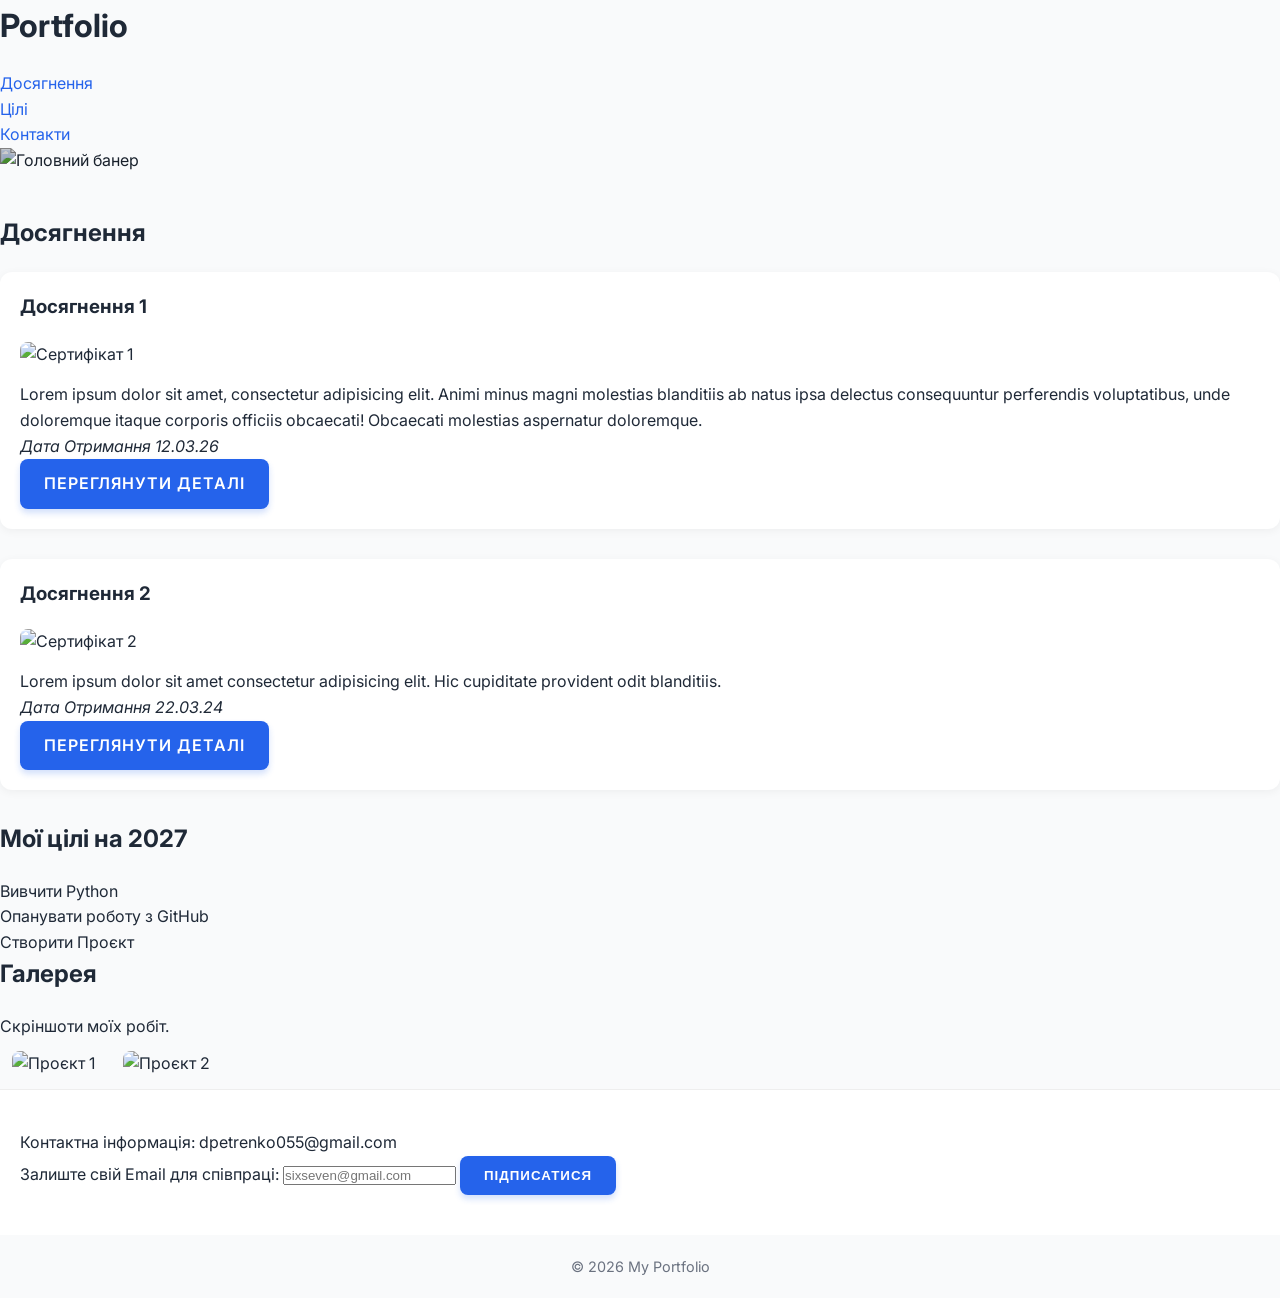
==== index.html @ 8b800df9 "Add typography and basic colors using CSS variables" ====
<!DOCTYPE html>
<html lang="uk">
<head>
    <meta charset="UTF-8">
    <meta name="viewport" content="width=device-width, initial-scale=1.0">
    <title>Моє портфоліо</title>
    <link rel="preconnect" href="https://fonts.googleapis.com">
    <link rel="preconnect" href="https://fonts.gstatic.com" crossorigin>
    <link href="https://fonts.googleapis.com/css2?family=Inter:wght@400;600;700&display=swap" rel="stylesheet">
    <link rel="stylesheet" href="style.css">
</head>
<body>

<header>
    <h1> Portfolio </h1>

    <nav>
        <ol>
            <li><a href="#achievements">Досягнення</a></li>
            <li><a href="#goals">Цілі</a></li>
            <li><a href="#contacts">Контакти</a></li>
        </ol>
    </nav>

    <div class="banner">
        <picture>
            <source media="(min-width:1200px)" srcset="https://fastly.picsum.photos/id/392/1920/400.jpg?hmac=a6wdQo_9IpnjYk7nv0iliK9wX3xcsACBFjImA7hEamk    ">
            <source media="(min-width:100px)" srcset="https://fastly.picsum.photos/id/269/100/50.jpg?hmac=lDehoLvzdilrqpPRYbvamEty6DDiteW88sS8A3kO3OI">
            <img src="https://fastly.picsum.photos/id/392/1920/400.jpg?hmac=a6wdQo_9IpnjYk7nv0iliK9wX3xcsACBFjImA7hEamk" alt="Головний банер">
        </picture>
    </div>
</header>

<main>
    <section id="achievements">
        <h2>Досягнення</h2>
        
        <article class="achievement-card">
            <h3>Досягнення 1</h3> 
            <img src="https://fastly.picsum.photos/id/674/300/200.jpg?hmac=yH5rkbzvgHDnf-1vkfPNZkummbCL2ClEPJq1bw5uCYo" alt="Сертифікат 1" class="cert-img">
            <p>
                Lorem ipsum dolor sit amet, consectetur adipisicing elit. Animi minus magni molestias blanditiis ab natus ipsa delectus consequuntur perferendis voluptatibus, unde doloremque itaque corporis officiis obcaecati! Obcaecati molestias aspernatur doloremque.
                <br>
                <i>Дата Отримання 12.03.26</i>
            </p>
            <a href="https://fastly.picsum.photos/id/994/300/200.jpg?hmac=ZYGAOYIAkxShnVAQvmuwqlB4VmZxoKUpOJTmao48JB8" class="btn">Переглянути деталі</a>
        </article>

        <article class="achievement-card">
            <h3>Досягнення 2</h3>
            <img src="https://fastly.picsum.photos/id/661/300/200.jpg?hmac=zVBnVXYPtDskXZnJWjGoYK2R3XwvZJ5ez3ObA07jFSU" alt="Сертифікат 2" class="cert-img">
            <p>
                Lorem ipsum dolor sit amet consectetur adipisicing elit. Hic cupiditate provident odit blanditiis.
            </p>
            <p class="date">
                <i>Дата Отримання 22.03.24</i>
            </p>
            <a href="https://fastly.picsum.photos/id/39/500/500.jpg?hmac=Xt6ZHIny_P8-99TbGD6qeZd5SgNz7TL8Slijip9uur0"class="btn">Переглянути деталі</a>
        </article>
    </section>

    <section id="goals">
        <h2>Мої цілі на 2027</h2>
        <ol>
            <li>Вивчити Python</li>
            <li>Опанувати роботу з GitHub</li>
            <li>Створити Проєкт</li>
        </ol>
    </section>

    <section id="gallery">
        <h2>Галерея</h2>
        <p>Скріншоти моїх робіт.</p>
        <div class="gallery-container">
            <img src="https://fastly.picsum.photos/id/722/400/400.jpg?hmac=W0ItKdfRMhPqK7rjfqKbqOQvjNLIn6m4R-jdDnWH8-Y" alt="Проєкт 1">
            <img src="https://fastly.picsum.photos/id/1081/400/400.jpg?hmac=ujQsbrMRBeyhm99w9uh8FOgp9k84jjhLLyqWgRkDOAY" alt="Проєкт 2">
        </div>
    </section>
</main>

<footer id="contacts">
    <p>Контактна інформація: dpetrenko055@gmail.com</p>
    <form>
        <label for="user-email">Залиште свій Email для співпраці:</label>
        <input type="email" id="user-email" placeholder="sixseven@gmail.com" required>
        <button type="submit" class="btn">Підписатися</button>
    </form>
</footer>

<p class="copyright">&copy; 2026 My Portfolio</p>

</body>
</html>
---- style.css ----
* {
    margin: 0;
    padding: 0;
    box-sizing: border-box; /* Розміри включають внутрішні відступи */
}

:root {
    --primary-color: #2563eb;    /* Фірмовий синій */
    --primary-hover: #1d4ed8;    /* Колір при наведенні */
    --accent-color: #f59e0b;     /* Акцентний помаранчевий */
    --text-dark: #1f2937;        /* Основний текст */
    --text-light: #6b7280;       /* Другорядний текст */
    --bg-color: #f9fafb;         /* Фон сторінки */
    --font-main: "Inter", sans-serif; /* Google Fonts */
}

body {
    font-family: var(--font-main);
    background-color: var(--bg-color);
    color: var(--text-dark);
    line-height: 1.6;
    font-size: 16px;
}

h1, h2, h3 {
    font-weight: 700;
    margin-bottom: 20px;
    color: var(--text-dark);
}

a {
    text-decoration: none;
    color: var(--primary-color);
    transition: color 0.3s ease; /* Плавна зміна кольору */
}

a:hover {
    color: var(--primary-hover);
}

.banner {
    width: 100%;
    overflow: hidden;
    margin-bottom: 40px;
}

.banner img {
    width: 100%;
    height: auto;
    display: block;
    filter: brightness(0.8); 
}

.btn {
    display: inline-block;
    padding: 12px 24px;
    background-color: var(--primary-color);
    color: white !important;
    border-radius: 8px;
    font-weight: 600;
    text-transform: uppercase;
    letter-spacing: 1px;
    transition: all 0.3s ease;
    border: none;
    box-shadow: 0 4px 6px rgba(37, 99, 235, 0.2);
    cursor: pointer;
    text-align: center;
}

.achievement-card {
    background: white;
    padding: 20px;
    border-radius: 12px;
    margin-bottom: 30px;
    box-shadow: 0 2px 10px rgba(0,0,0,0.05);
}

.cert-img {
    max-width: 100%;
    height: auto;
    border-radius: 8px;
    margin-bottom: 15px;
}

.gallery-container img {
    border-radius: 10px;
    margin: 10px;
    border: 2px solid transparent;
    transition: border-color 0.3s;
}

.gallery-container img:hover {
    border-color: var(--primary-color);
}

footer {
    padding: 40px 20px;
    background: #fff;
    border-top: 1px solid #eee;
}

.copyright {
    text-align: center;
    padding: 20px;
    color: var(--text-light);
    font-size: 0.9rem;
}
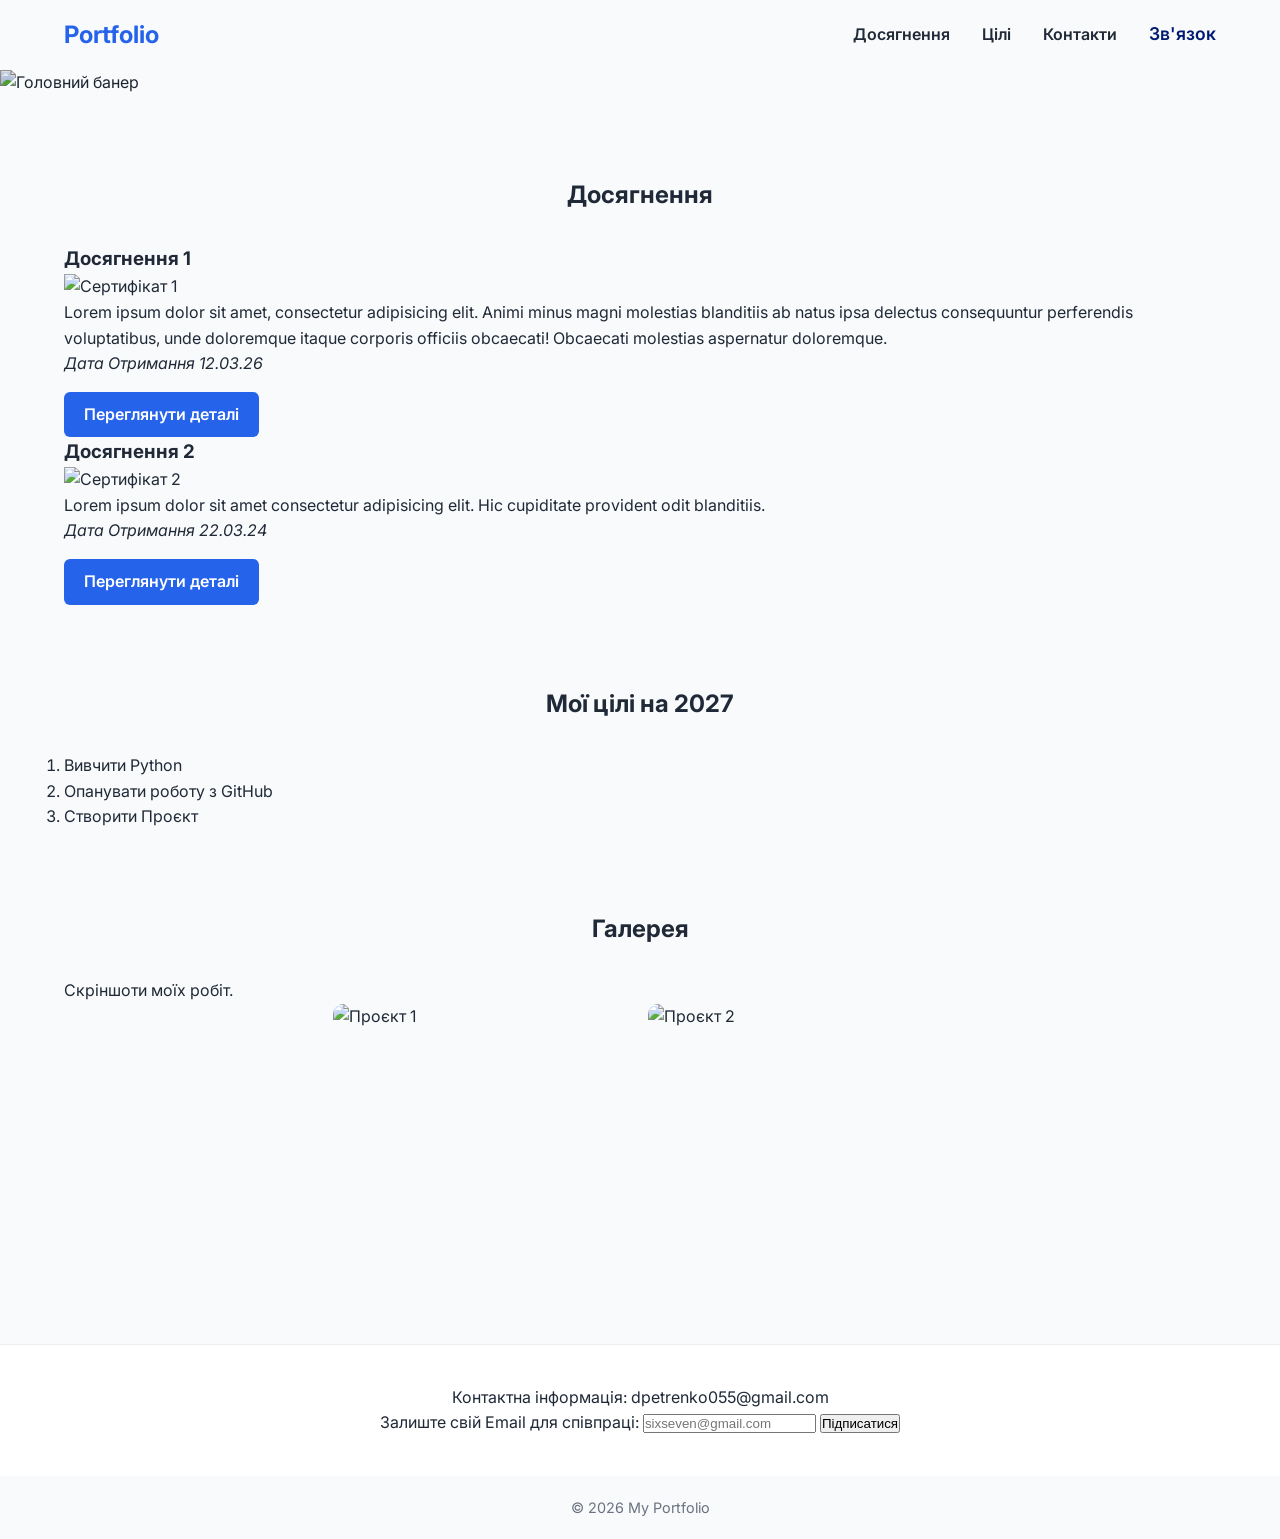
==== commit 6c66d030: "lab4" ====
--- a/index.html
+++ b/index.html
@@ -11,16 +11,21 @@
 </head>
 <body>
 
-<header>
-    <h1> Portfolio </h1>
+<header class="header">
+    <div class="logo">Portfolio</div> <!-- Блок 1: Логотип -->
 
-    <nav>
-        <ol>
+    <nav class="main-nav"> <!-- Блок 2: Навігація -->
+        <ul class="nav-list">
             <li><a href="#achievements">Досягнення</a></li>
             <li><a href="#goals">Цілі</a></li>
             <li><a href="#contacts">Контакти</a></li>
-        </ol>
+        </ul>
     </nav>
+
+    <div class="user-actions"> <!-- Блок 3: Кнопка дії -->
+        <button class="btn btn-cart">Зв'язок</button>
+    </div>
+</header>
 
     <div class="banner">
         <picture>
@@ -29,7 +34,7 @@
             <img src="https://fastly.picsum.photos/id/392/1920/400.jpg?hmac=a6wdQo_9IpnjYk7nv0iliK9wX3xcsACBFjImA7hEamk" alt="Головний банер">
         </picture>
     </div>
-</header>
+
 
 <main>
     <section id="achievements">
--- a/style.css
+++ b/style.css
@@ -1,17 +1,17 @@
 * {
     margin: 0;
     padding: 0;
-    box-sizing: border-box; /* Розміри включають внутрішні відступи */
+    box-sizing: border-box;
 }
 
 :root {
-    --primary-color: #2563eb;    /* Фірмовий синій */
-    --primary-hover: #1d4ed8;    /* Колір при наведенні */
-    --accent-color: #f59e0b;     /* Акцентний помаранчевий */
-    --text-dark: #1f2937;        /* Основний текст */
-    --text-light: #6b7280;       /* Другорядний текст */
-    --bg-color: #f9fafb;         /* Фон сторінки */
-    --font-main: "Inter", sans-serif; /* Google Fonts */
+    --primary-color: #2563eb;
+    --primary-hover: #1d4ed8;
+    --accent-color: #f59e0b;
+    --text-dark: #1f2937;
+    --text-light: #6b7280;
+    --bg-color: #f9fafb;
+    --font-main: "Inter", sans-serif;
 }
 
 body {
@@ -22,20 +22,40 @@
     font-size: 16px;
 }
 
-h1, h2, h3 {
+.header {
+    display: flex;
+    justify-content: space-between;
+    align-items: center;
+    padding: 1rem 5%;
+}
+
+.main-nav {
+    margin-left: auto; 
+    /* Відступ між меню та кнопкою "Зв'язок" */
+    margin-right: 2rem; 
+}
+
+.logo {
+    font-size: 1.5rem;
     font-weight: 700;
-    margin-bottom: 20px;
+    color: var(--primary-color);
+}
+
+.nav-list {
+    display: flex;
+    gap: 2rem;
+    list-style: none;
+}
+
+.nav-list a {
+    text-decoration: none;
     color: var(--text-dark);
-}
-
-a {
-    text-decoration: none;
+    font-weight: 600;
+    transition: color 0.3s ease;
+}
+
+.nav-list a:hover {
     color: var(--primary-color);
-    transition: color 0.3s ease; /* Плавна зміна кольору */
-}
-
-a:hover {
-    color: var(--primary-hover);
 }
 
 .banner {
@@ -48,55 +68,97 @@
     width: 100%;
     height: auto;
     display: block;
-    filter: brightness(0.8); 
-}
-
-.btn {
+    filter: brightness(0.9);
+}
+
+.products-grid {
+    display: flex;
+    flex-wrap: wrap;
+    gap: 20px; /* Відстань між картками */
+    justify-content: center;
+    padding: 20px 5%;
+}
+
+.product-card {
+    display: flex;
+    flex-direction: column;
+    width: calc(33.333% - 20px);
+    background: white;
+    padding: 20px;
+    border-radius: 12px;
+    box-shadow: 0 2px 10px rgba(0,0,0,0.05);
+    border: 1px solid #eee;
+    transition: transform 0.3s ease;
+}
+
+.product-card:hover {
+    transform: translateY(-5px);
+}
+
+.product-img {
+    width: 100%;
+    height: 200px;
+    object-fit: cover;
+    border-radius: 8px;
+    margin-bottom: 15px;
+}
+
+.product-title {
+    margin-bottom: 10px;
+    font-size: 1.25rem;
+}
+
+.product-desc {
+    color: var(--text-light);
+    font-size: 0.95rem;
+    margin-bottom: 15px;
+}
+
+.btn-buy {
+    margin-top: auto; 
     display: inline-block;
     padding: 12px 24px;
     background-color: var(--primary-color);
     color: white !important;
+    text-decoration: none;
     border-radius: 8px;
     font-weight: 600;
-    text-transform: uppercase;
-    letter-spacing: 1px;
-    transition: all 0.3s ease;
-    border: none;
-    box-shadow: 0 4px 6px rgba(37, 99, 235, 0.2);
-    cursor: pointer;
-    text-align: center;
-}
-
-.achievement-card {
-    background: white;
-    padding: 20px;
-    border-radius: 12px;
+    text-align: center;
+    transition: background 0.3s ease;
+}
+
+.btn-buy:hover {
+    background-color: var(--primary-hover);
+}
+
+section {
+    padding: 40px 5%;
+}
+
+h2 {
+    text-align: center;
     margin-bottom: 30px;
-    box-shadow: 0 2px 10px rgba(0,0,0,0.05);
-}
-
-.cert-img {
-    max-width: 100%;
-    height: auto;
-    border-radius: 8px;
-    margin-bottom: 15px;
+}
+
+.gallery-container {
+    display: flex;
+    justify-content: center;
+    gap: 15px;
+    flex-wrap: wrap;
 }
 
 .gallery-container img {
+    width: 300px;
+    height: 300px;
+    object-fit: cover;
     border-radius: 10px;
-    margin: 10px;
-    border: 2px solid transparent;
-    transition: border-color 0.3s;
-}
-
-.gallery-container img:hover {
-    border-color: var(--primary-color);
 }
 
 footer {
-    padding: 40px 20px;
+    padding: 40px 5%;
     background: #fff;
     border-top: 1px solid #eee;
+    text-align: center;
 }
 
 .copyright {
@@ -104,4 +166,43 @@
     padding: 20px;
     color: var(--text-light);
     font-size: 0.9rem;
+}
+
+.user-actions .btn {
+    background: none;
+    border: none;
+    padding: 0;
+    color: #001a72;
+    font-family: inherit;     
+    font-size: 1.1rem;
+    font-weight: 600;         
+    line-height: normal;
+    cursor: pointer;
+    transition: color 0.3s ease;
+    text-decoration: none;
+    display: inline-flex;
+    align-items: center;
+}
+
+.user-actions .btn:hover {
+    color: #2563eb;
+    background: none;
+}
+.achievement-card .btn {
+    display: inline-block;
+    padding: 10px 20px;
+    background-color: #2563eb; /* Синій фон */
+    color: white !important;    /* Примусово білий текст */
+    text-decoration: none !important; /* Прибираємо підкреслення */
+    border-radius: 6px;
+    font-weight: 600;
+    margin-top: 15px;
+    text-align: center;
+    border: none;
+    cursor: pointer;
+    transition: background 0.3s ease;
+}
+
+.achievement-card .btn:hover {
+    background-color: #1d4ed8;  /* Темніший колір при наведенні */
 }
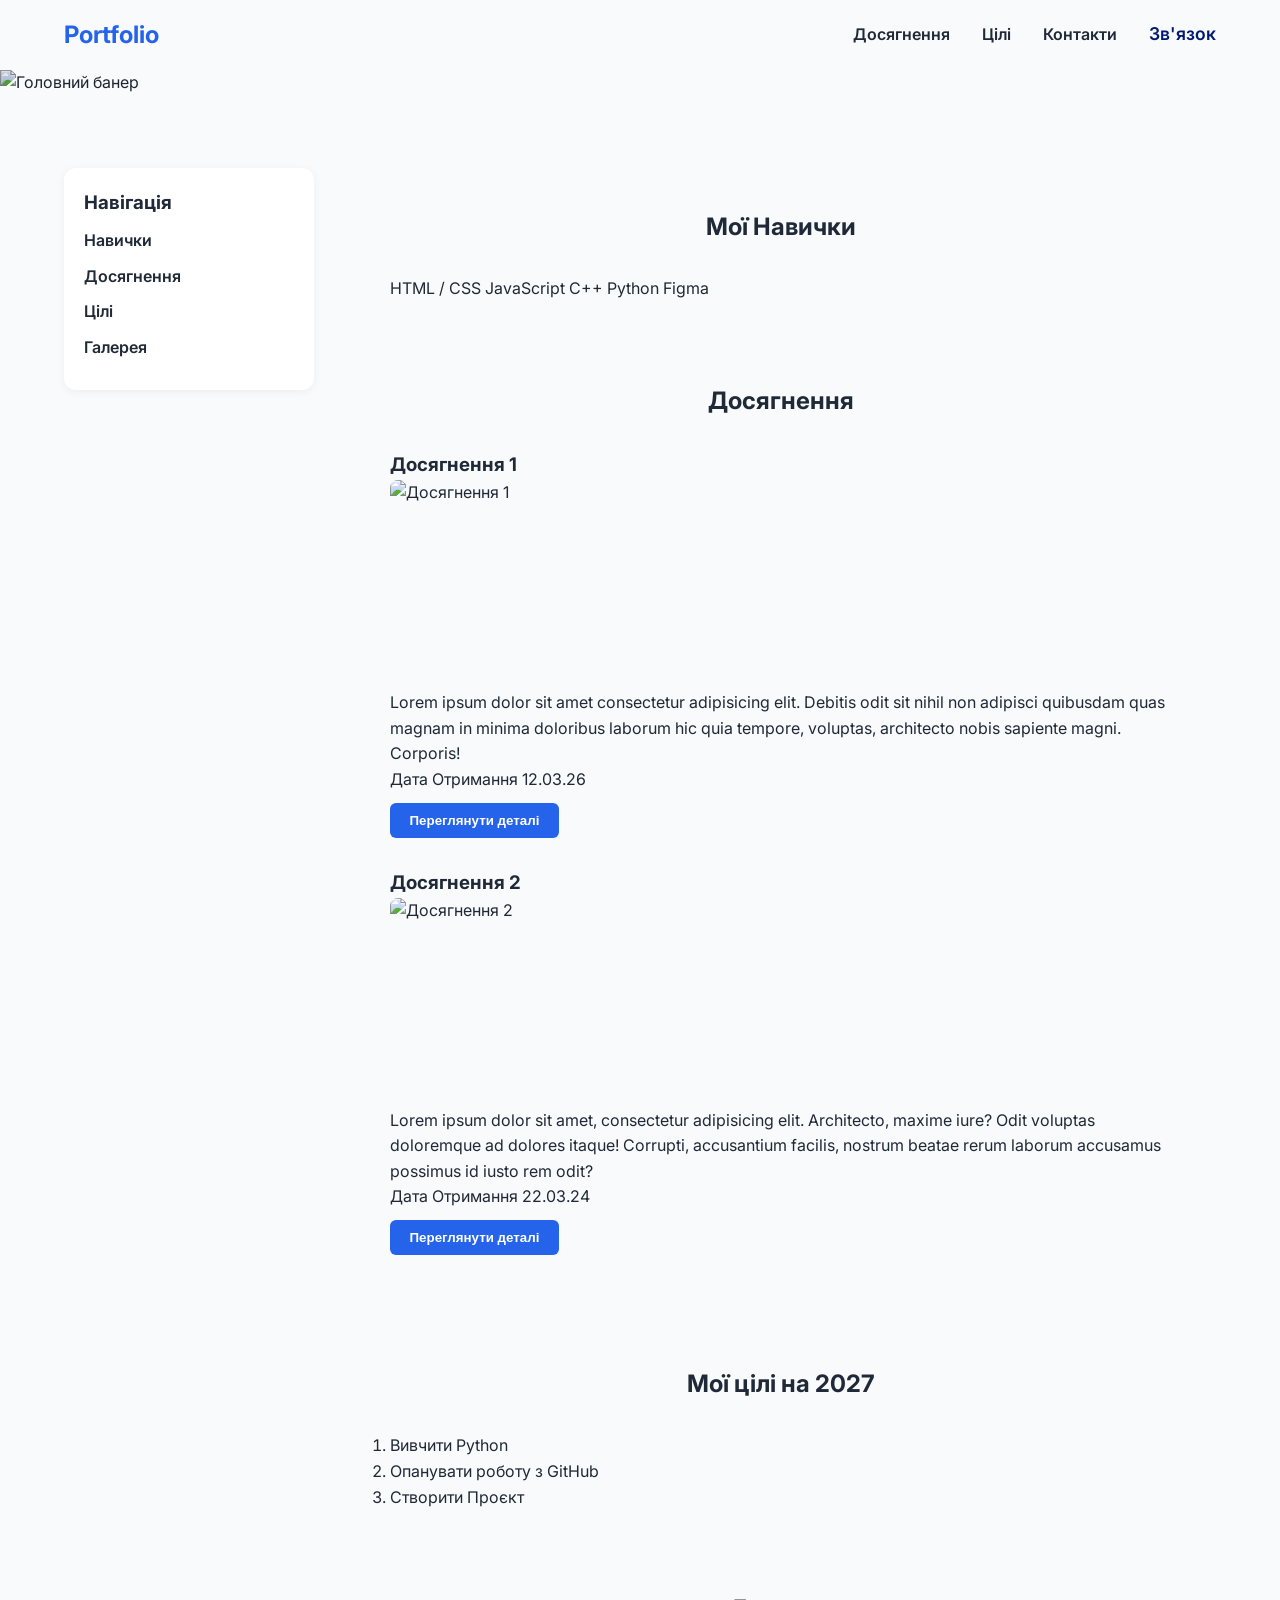
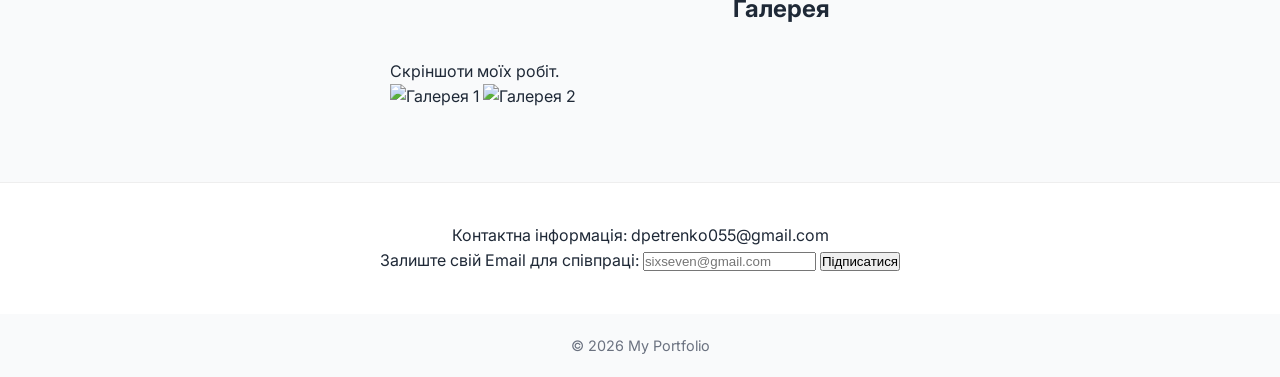
==== commit 21b9c6f7: "Implement CSS Grid layout and Mobile responsiveness" ====
--- a/index.html
+++ b/index.html
@@ -12,9 +12,9 @@
 <body>
 
 <header class="header">
-    <div class="logo">Portfolio</div> <!-- Блок 1: Логотип -->
+    <div class="logo">Portfolio</div>
 
-    <nav class="main-nav"> <!-- Блок 2: Навігація -->
+    <nav class="main-nav">
         <ul class="nav-list">
             <li><a href="#achievements">Досягнення</a></li>
             <li><a href="#goals">Цілі</a></li>
@@ -22,65 +22,83 @@
         </ul>
     </nav>
 
-    <div class="user-actions"> <!-- Блок 3: Кнопка дії -->
-        <button class="btn btn-cart">Зв'язок</button>
+    <div class="user-actions">
+        <a href="#contacts" class="btn btn-cart">Зв'язок</a>
     </div>
 </header>
 
-    <div class="banner">
-        <picture>
-            <source media="(min-width:1200px)" srcset="https://fastly.picsum.photos/id/392/1920/400.jpg?hmac=a6wdQo_9IpnjYk7nv0iliK9wX3xcsACBFjImA7hEamk    ">
-            <source media="(min-width:100px)" srcset="https://fastly.picsum.photos/id/269/100/50.jpg?hmac=lDehoLvzdilrqpPRYbvamEty6DDiteW88sS8A3kO3OI">
-            <img src="https://fastly.picsum.photos/id/392/1920/400.jpg?hmac=a6wdQo_9IpnjYk7nv0iliK9wX3xcsACBFjImA7hEamk" alt="Головний банер">
-        </picture>
+<div class="banner">
+    <picture>
+        <source media="(min-width:1200px)" srcset="https://fastly.picsum.photos/id/392/1920/400.jpg?hmac=a6wdQo_9IpnjYk7nv0iliK9wX3xcsACBFjImA7hEamk">
+        <source media="(min-width:100px)" srcset="https://fastly.picsum.photos/id/269/100/50.jpg?hmac=lDehoLvzdilrqpPRYbvamEty6DDiteW88sS8A3kO3OI">
+        <img src="https://fastly.picsum.photos/id/392/1920/400.jpg?hmac=a6wdQo_9IpnjYk7nv0iliK9wX3xcsACBFjImA7hEamk" alt="Головний банер">
+    </picture>
+</div>
+
+<main class="page-layout">
+
+    <aside class="sidebar">
+        <h3>Навігація</h3>
+        <ul>
+            <li><a href="#skills">Навички</a></li>
+            <li><a href="#achievements">Досягнення</a></li>
+            <li><a href="#goals">Цілі</a></li>
+            <li><a href="#gallery">Галерея</a></li>
+        </ul>
+    </aside>
+
+    <div class="main-content-blocks">
+
+        <section id="skills" class="skills">
+            <h2>Мої Навички</h2>
+            <div class="skills-list">
+                <span>HTML / CSS</span>
+                <span>JavaScript</span>
+                <span>C++</span>
+                <span>Python</span>
+                <span>Figma</span>
+            </div>
+        </section>
+
+        <section id="achievements">
+            <h2>Досягнення</h2>
+
+            <div class="achievement-item">
+                <h3>Досягнення 1</h3>
+                <img src="https://fastly.picsum.photos/id/674/300/200.jpg?hmac=yH5rkbzvgHDnf-1vkfPNZkummbCL2ClEPJq1bw5uCYo" alt="Досягнення 1">
+                <p>Lorem ipsum dolor sit amet consectetur adipisicing elit. Debitis odit sit nihil non adipisci quibusdam quas magnam in minima doloribus laborum hic quia tempore, voluptas, architecto nobis sapiente magni. Corporis!</p>
+                <span class="date">Дата Отримання 12.03.26</span>
+                <button class="btn">Переглянути деталі</button>
+            </div>
+
+            <div class="achievement-item">
+                <h3>Досягнення 2</h3>
+                <img src="https://fastly.picsum.photos/id/661/300/200.jpg?hmac=zVBnVXYPtDskXZnJWjGoYK2R3XwvZJ5ez3ObA07jFSU" alt="Досягнення 2">
+                <p>Lorem ipsum dolor sit amet, consectetur adipisicing elit. Architecto, maxime iure? Odit voluptas doloremque ad dolores itaque! Corrupti, accusantium facilis, nostrum beatae rerum laborum accusamus possimus id iusto rem odit?</p>
+                <span class="date">Дата Отримання 22.03.24</span>
+                <button class="btn">Переглянути деталі</button>
+            </div>
+        </section>
+
+        <section id="goals" class="goals">
+            <h2>Мої цілі на 2027</h2>
+            <ol>
+                <li>Вивчити Python</li>
+                <li>Опанувати роботу з GitHub</li>
+                <li>Створити Проєкт</li>
+            </ol>
+        </section>
+
+        <section id="gallery" class="gallery">
+            <h2>Галерея</h2>
+            <p>Скріншоти моїх робіт.</p>
+            <div class="gallery-images">
+                <img src="https://fastly.picsum.photos/id/722/400/400.jpg?hmac=W0ItKdfRMhPqK7rjfqKbqOQvjNLIn6m4R-jdDnWH8-Y" alt="Галерея 1">
+                <img src="https://fastly.picsum.photos/id/1081/400/400.jpg?hmac=ujQsbrMRBeyhm99w9uh8FOgp9k84jjhLLyqWgRkDOAY" alt="Галерея 2">
+            </div>
+        </section>
+
     </div>
-
-
-<main>
-    <section id="achievements">
-        <h2>Досягнення</h2>
-        
-        <article class="achievement-card">
-            <h3>Досягнення 1</h3> 
-            <img src="https://fastly.picsum.photos/id/674/300/200.jpg?hmac=yH5rkbzvgHDnf-1vkfPNZkummbCL2ClEPJq1bw5uCYo" alt="Сертифікат 1" class="cert-img">
-            <p>
-                Lorem ipsum dolor sit amet, consectetur adipisicing elit. Animi minus magni molestias blanditiis ab natus ipsa delectus consequuntur perferendis voluptatibus, unde doloremque itaque corporis officiis obcaecati! Obcaecati molestias aspernatur doloremque.
-                <br>
-                <i>Дата Отримання 12.03.26</i>
-            </p>
-            <a href="https://fastly.picsum.photos/id/994/300/200.jpg?hmac=ZYGAOYIAkxShnVAQvmuwqlB4VmZxoKUpOJTmao48JB8" class="btn">Переглянути деталі</a>
-        </article>
-
-        <article class="achievement-card">
-            <h3>Досягнення 2</h3>
-            <img src="https://fastly.picsum.photos/id/661/300/200.jpg?hmac=zVBnVXYPtDskXZnJWjGoYK2R3XwvZJ5ez3ObA07jFSU" alt="Сертифікат 2" class="cert-img">
-            <p>
-                Lorem ipsum dolor sit amet consectetur adipisicing elit. Hic cupiditate provident odit blanditiis.
-            </p>
-            <p class="date">
-                <i>Дата Отримання 22.03.24</i>
-            </p>
-            <a href="https://fastly.picsum.photos/id/39/500/500.jpg?hmac=Xt6ZHIny_P8-99TbGD6qeZd5SgNz7TL8Slijip9uur0"class="btn">Переглянути деталі</a>
-        </article>
-    </section>
-
-    <section id="goals">
-        <h2>Мої цілі на 2027</h2>
-        <ol>
-            <li>Вивчити Python</li>
-            <li>Опанувати роботу з GitHub</li>
-            <li>Створити Проєкт</li>
-        </ol>
-    </section>
-
-    <section id="gallery">
-        <h2>Галерея</h2>
-        <p>Скріншоти моїх робіт.</p>
-        <div class="gallery-container">
-            <img src="https://fastly.picsum.photos/id/722/400/400.jpg?hmac=W0ItKdfRMhPqK7rjfqKbqOQvjNLIn6m4R-jdDnWH8-Y" alt="Проєкт 1">
-            <img src="https://fastly.picsum.photos/id/1081/400/400.jpg?hmac=ujQsbrMRBeyhm99w9uh8FOgp9k84jjhLLyqWgRkDOAY" alt="Проєкт 2">
-        </div>
-    </section>
 </main>
 
 <footer id="contacts">
--- a/style.css
+++ b/style.css
@@ -30,9 +30,8 @@
 }
 
 .main-nav {
-    margin-left: auto; 
-    /* Відступ між меню та кнопкою "Зв'язок" */
-    margin-right: 2rem; 
+    margin-left: auto;
+    margin-right: 2rem;
 }
 
 .logo {
@@ -71,10 +70,45 @@
     filter: brightness(0.9);
 }
 
+.page-layout {
+    display: grid;
+    grid-template-columns: 250px 1fr;
+    gap: 2rem;
+    padding: 2rem 5%;
+}
+
+.sidebar {
+    background: #fff;
+    padding: 20px;
+    border-radius: 12px;
+    box-shadow: 0 2px 10px rgba(0,0,0,0.05);
+    height: fit-content;
+}
+
+.sidebar ul {
+    list-style: none;
+    margin-top: 10px;
+}
+
+.sidebar ul li {
+    margin-bottom: 10px;
+}
+
+.sidebar ul li a {
+    text-decoration: none;
+    color: var(--text-dark);
+    font-weight: 600;
+    transition: color 0.3s;
+}
+
+.sidebar ul li a:hover {
+    color: var(--primary-color);
+}
+
 .products-grid {
     display: flex;
     flex-wrap: wrap;
-    gap: 20px; /* Відстань між картками */
+    gap: 20px;
     justify-content: center;
     padding: 20px 5%;
 }
@@ -115,7 +149,7 @@
 }
 
 .btn-buy {
-    margin-top: auto; 
+    margin-top: auto;
     display: inline-block;
     padding: 12px 24px;
     background-color: var(--primary-color);
@@ -173,9 +207,9 @@
     border: none;
     padding: 0;
     color: #001a72;
-    font-family: inherit;     
+    font-family: inherit;
     font-size: 1.1rem;
-    font-weight: 600;         
+    font-weight: 600;
     line-height: normal;
     cursor: pointer;
     transition: color 0.3s ease;
@@ -188,21 +222,48 @@
     color: #2563eb;
     background: none;
 }
-.achievement-card .btn {
-    display: inline-block;
+
+.achievement-item {
+    display: flex;
+    flex-direction: column;
+    margin-bottom: 30px;
+}
+
+.achievement-item img {
+    width: 300px;
+    height: 200px;
+    object-fit: cover;
+    border-radius: 8px;
+    margin-bottom: 10px;
+}
+
+.achievement-item .btn {
+    display: block;
     padding: 10px 20px;
-    background-color: #2563eb; /* Синій фон */
-    color: white !important;    /* Примусово білий текст */
-    text-decoration: none !important; /* Прибираємо підкреслення */
+    background-color: #2563eb;
+    color: white !important;
+    text-decoration: none !important;
     border-radius: 6px;
     font-weight: 600;
-    margin-top: 15px;
+    margin-top: 10px;
     text-align: center;
     border: none;
     cursor: pointer;
     transition: background 0.3s ease;
-}
-
-.achievement-card .btn:hover {
-    background-color: #1d4ed8;  /* Темніший колір при наведенні */
+    align-self: flex-start;
+}
+
+.achievement-item .btn:hover {
+    background-color: #1d4ed8;
+}
+
+@media screen and (max-width: 768px) {
+    .page-layout {
+        grid-template-columns: 1fr;
+    }
+
+    .header {
+        flex-direction: column;
+        gap: 1rem;
+    }
 }
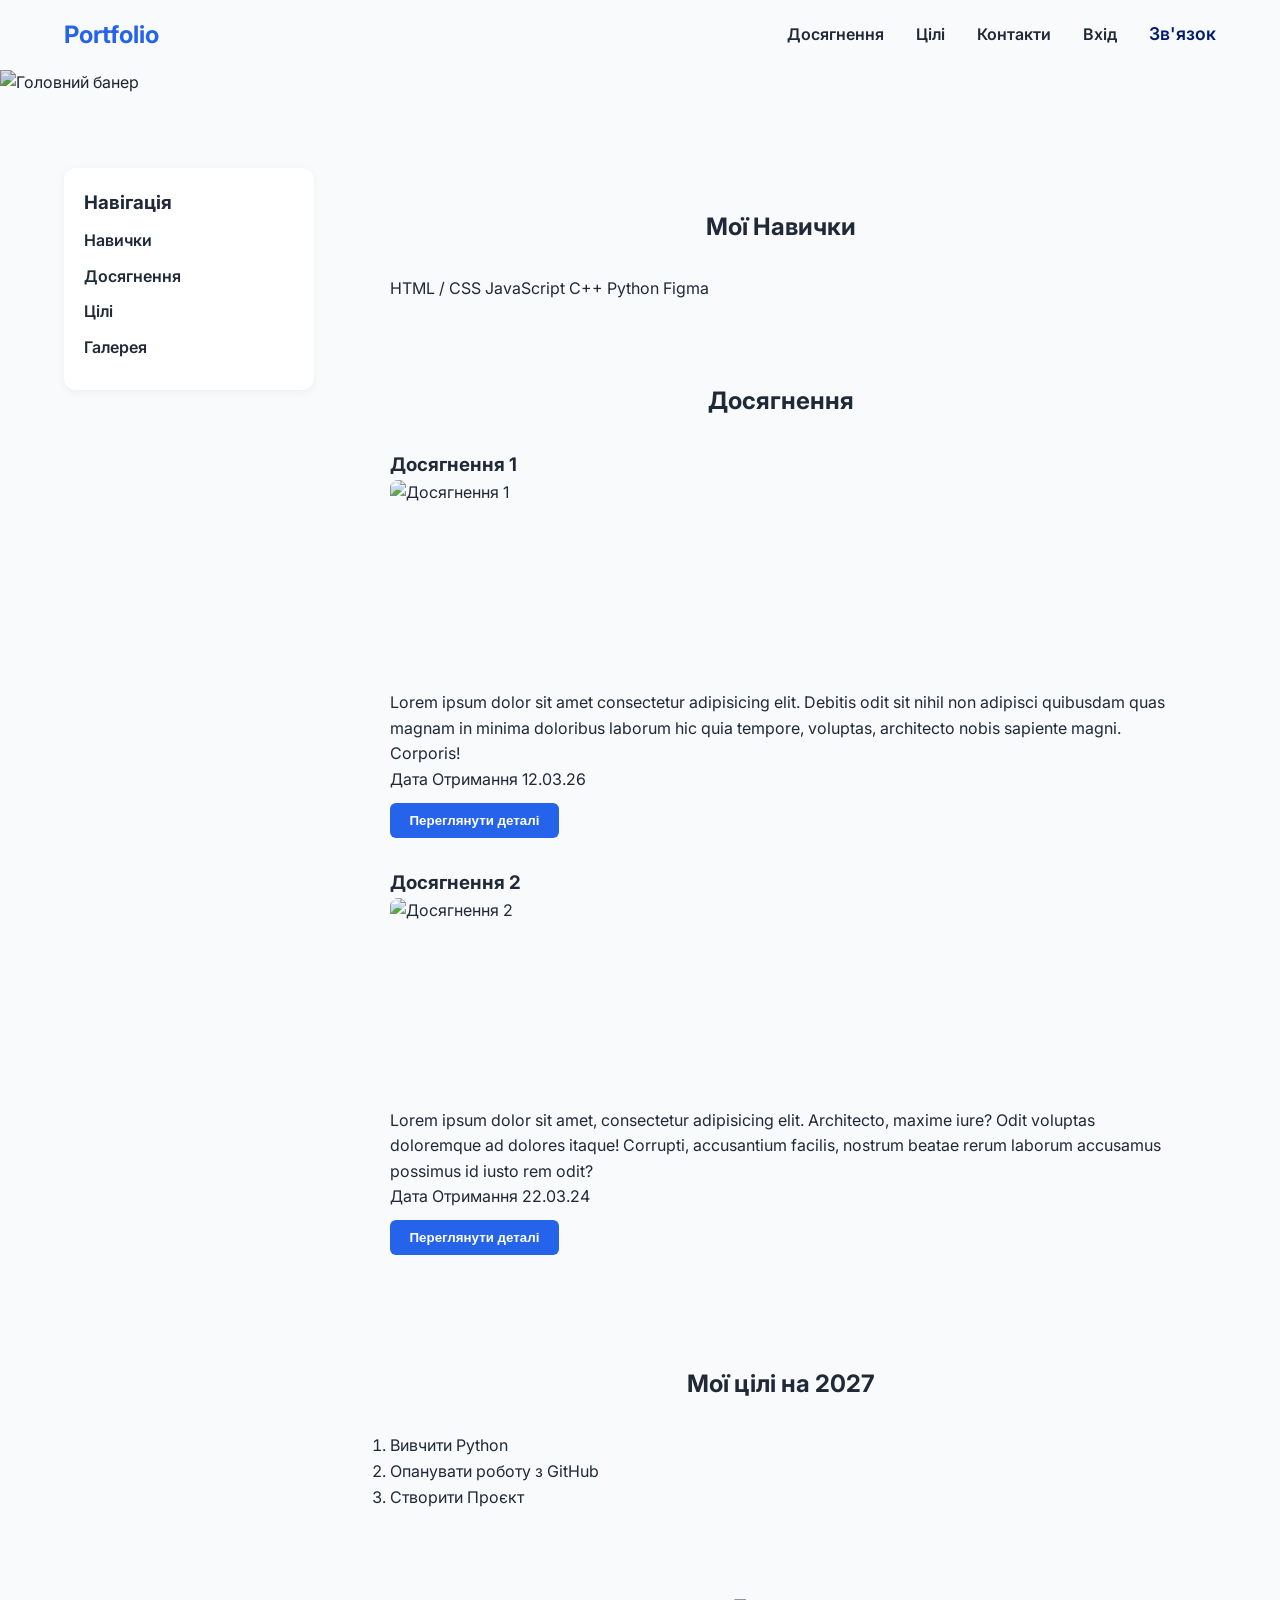
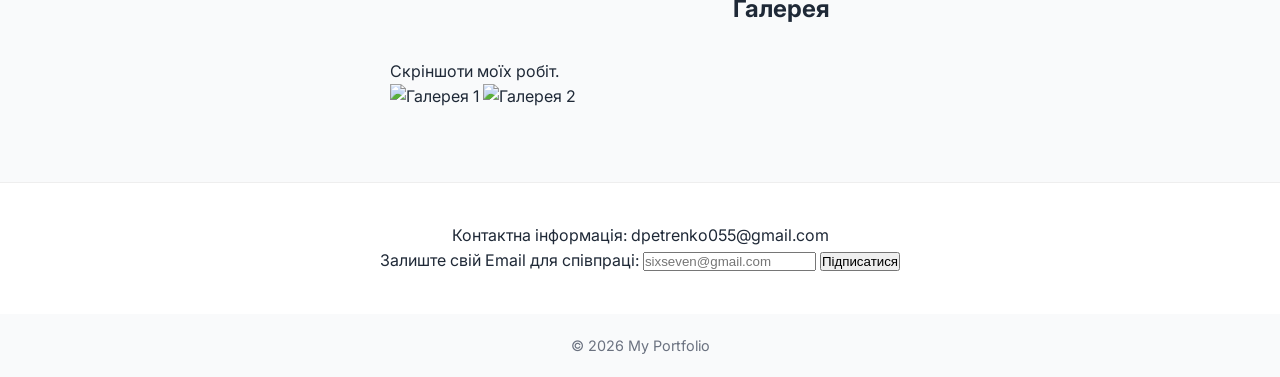
==== commit 7494bef1: "Create login form with HTML5 validation" ====
--- a/index.html
+++ b/index.html
@@ -19,6 +19,7 @@
             <li><a href="#achievements">Досягнення</a></li>
             <li><a href="#goals">Цілі</a></li>
             <li><a href="#contacts">Контакти</a></li>
+            <li><a href="login.html">Вхід</a></li>
         </ul>
     </nav>
 
@@ -103,11 +104,11 @@
 
 <footer id="contacts">
     <p>Контактна інформація: dpetrenko055@gmail.com</p>
-    <form>
+    <form action="https://formspree.io/f/maqkewdp" method="POST">
         <label for="user-email">Залиште свій Email для співпраці:</label>
-        <input type="email" id="user-email" placeholder="sixseven@gmail.com" required>
+        <input type="email" name="email" id="user-email" placeholder="sixseven@gmail.com" required>
         <button type="submit" class="btn">Підписатися</button>
-    </form>
+</form>
 </footer>
 
 <p class="copyright">&copy; 2026 My Portfolio</p>
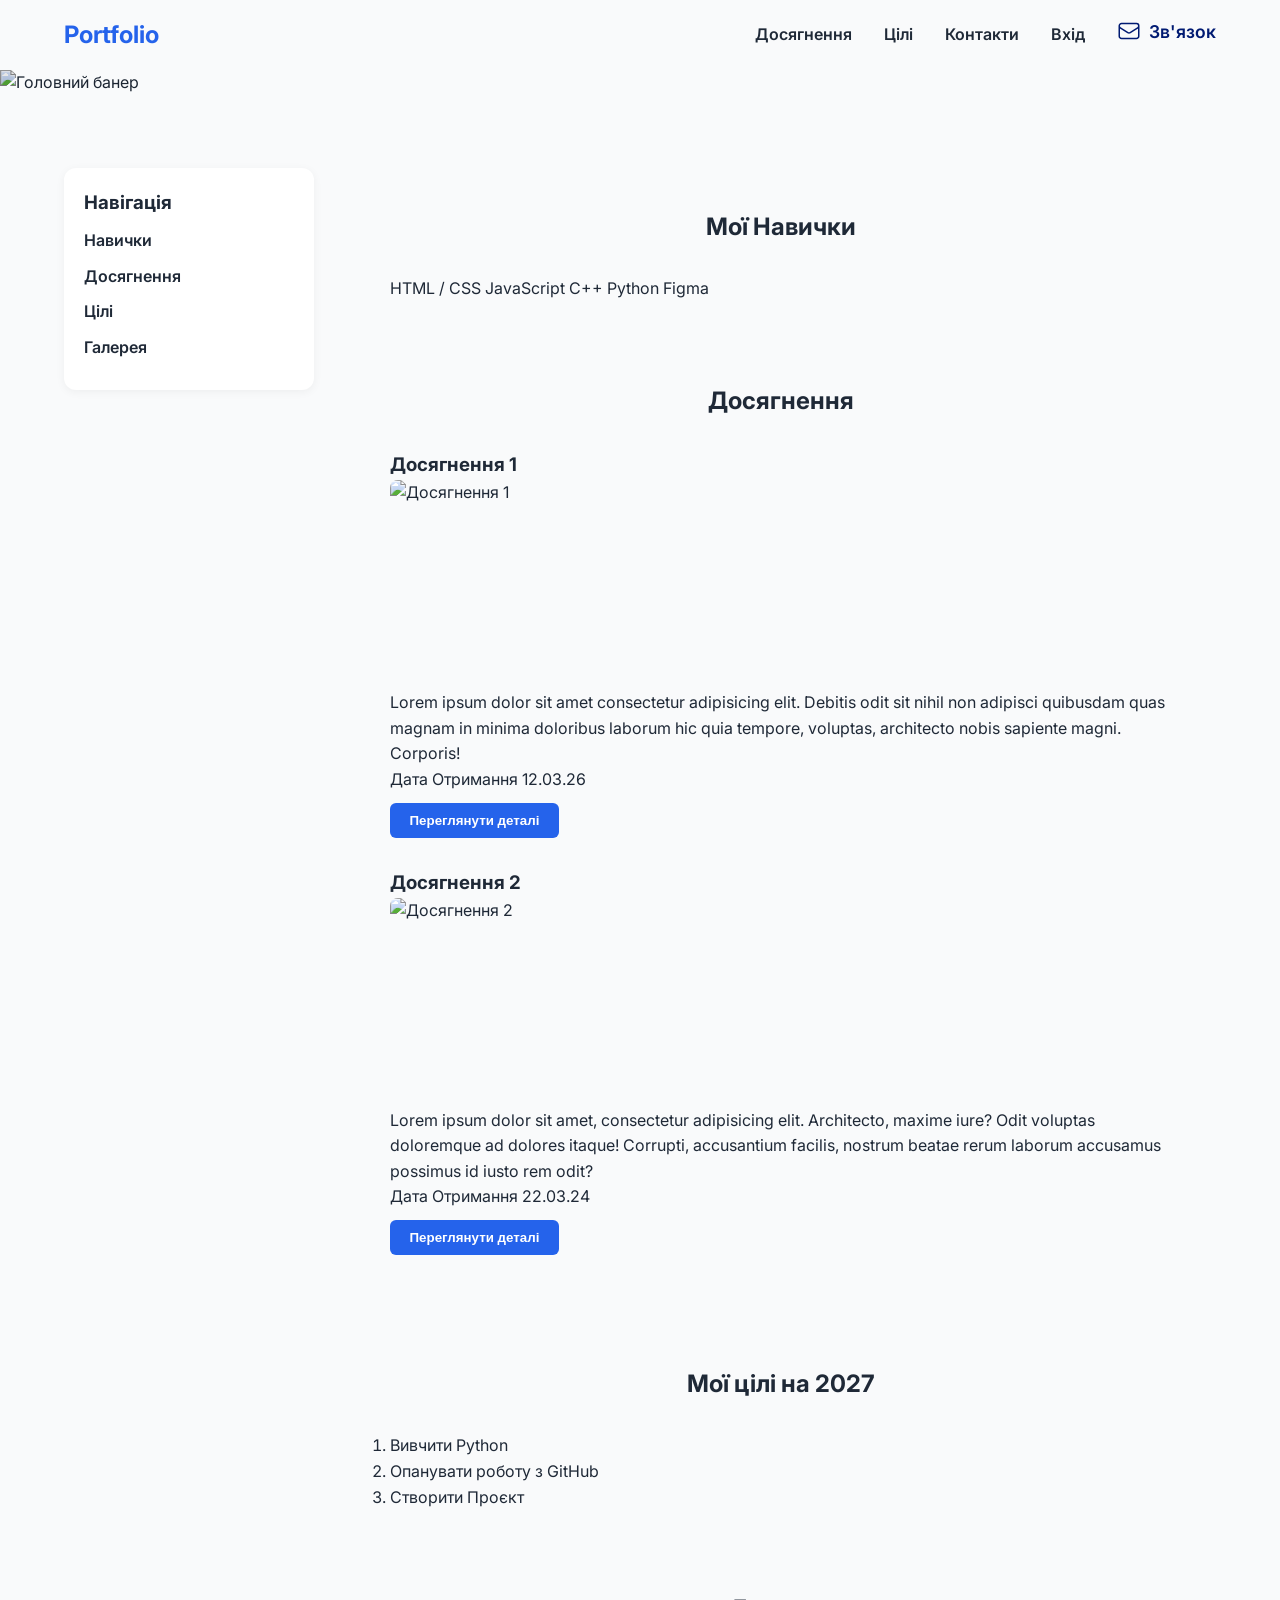
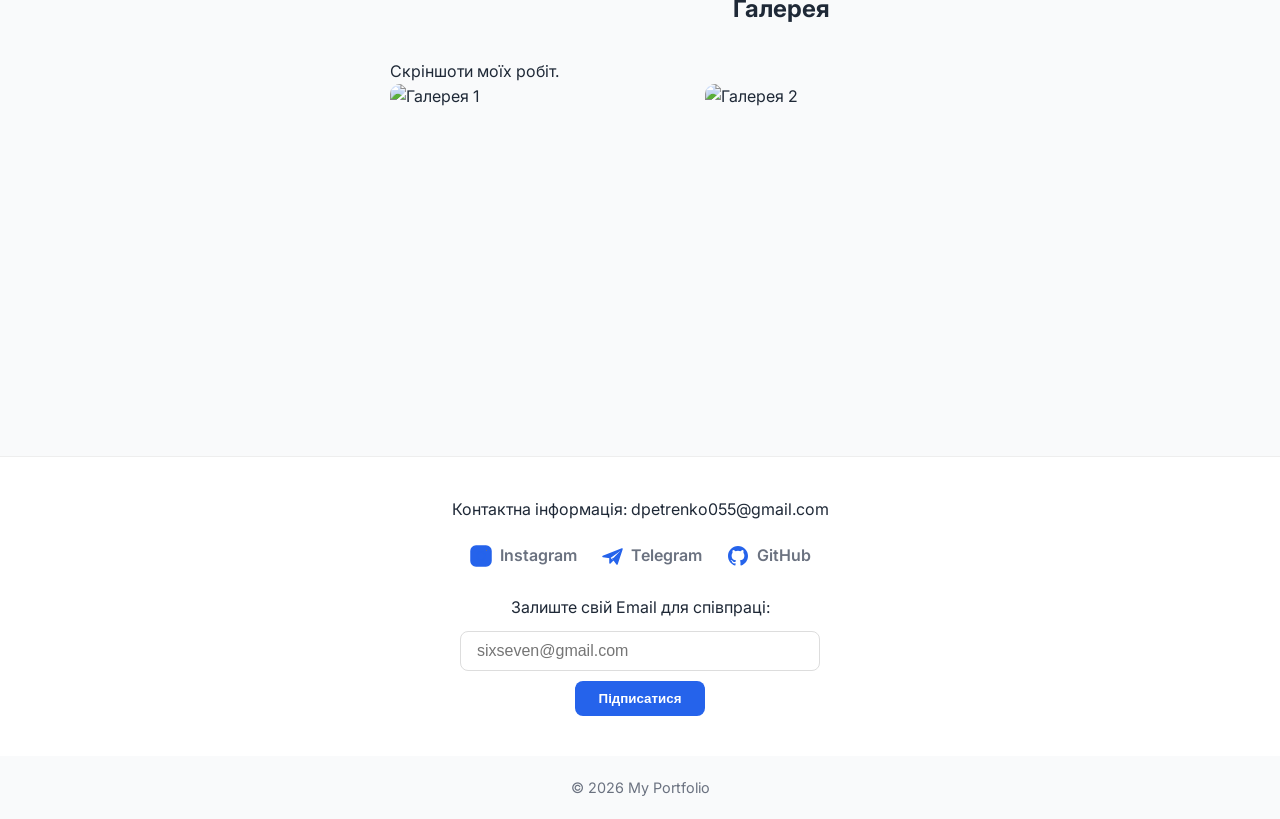
==== commit 716fb86d: "Add inline SVGs and refine mobile responsive view" ====
--- a/index.html
+++ b/index.html
@@ -14,6 +14,15 @@
 <header class="header">
     <div class="logo">Portfolio</div>
 
+    <!-- Бургер-кнопка: прихована на ПК, видима на мобільних -->
+    <button class="menu-toggle" aria-label="Відкрити меню" onclick="toggleMenu()">
+        <svg width="24" height="24" fill="none" xmlns="http://www.w3.org/2000/svg" stroke="currentColor" stroke-width="2" stroke-linecap="round">
+            <line x1="3" y1="6" x2="21" y2="6"/>
+            <line x1="3" y1="12" x2="21" y2="12"/>
+            <line x1="3" y1="18" x2="21" y2="18"/>
+        </svg>
+    </button>
+
     <nav class="main-nav">
         <ul class="nav-list">
             <li><a href="#achievements">Досягнення</a></li>
@@ -24,7 +33,19 @@
     </nav>
 
     <div class="user-actions">
-        <a href="#contacts" class="btn btn-cart">Зв'язок</a>
+        <!-- Кнопка з SVG-іконкою + текст -->
+        <a href="#contacts" class="btn btn-cart">
+            <svg xmlns="http://www.w3.org/2000/svg"
+                 fill="none"
+                 viewBox="0 0 24 24"
+                 stroke-width="1.5"
+                 stroke="currentColor"
+                 width="24" height="24">
+                <path stroke-linecap="round" stroke-linejoin="round"
+                      d="M21.75 6.75v10.5a2.25 2.25 0 0 1-2.25 2.25h-15a2.25 2.25 0 0 1-2.25-2.25V6.75m19.5 0A2.25 2.25 0 0 0 19.5 4.5h-15a2.25 2.25 0 0 0-2.25 2.25m19.5 0v.243a2.25 2.25 0 0 1-1.07 1.916l-7.5 4.615a2.25 2.25 0 0 1-2.36 0L3.32 8.91a2.25 2.25 0 0 1-1.07-1.916V6.75"/>
+            </svg>
+            Зв'язок
+        </a>
     </div>
 </header>
 
@@ -104,14 +125,66 @@
 
 <footer id="contacts">
     <p>Контактна інформація: dpetrenko055@gmail.com</p>
+
+    <!-- Іконки соціальних мереж -->
+    <ul class="social-links">
+        <li>
+            <a href="https://www.instagram.com/den4ik_ii/" aria-label="Instagram">
+                <!-- Instagram SVG -->
+                <svg xmlns="http://www.w3.org/2000/svg" width="24" height="24" fill="none"
+                     viewBox="0 0 24 24" stroke="currentColor" stroke-width="1.5">
+                    <rect x="2" y="2" width="20" height="20" rx="5" ry="5" stroke-linecap="round" stroke-linejoin="round"/>
+                    <circle cx="12" cy="12" r="4" stroke-linecap="round" stroke-linejoin="round"/>
+                    <circle cx="17.5" cy="6.5" r="0.5" fill="currentColor" stroke="none"/>
+                </svg>
+                Instagram
+            </a>
+        </li>
+        <li>
+            <a href="https://t.me/qqDenisqq" aria-label="Telegram">
+                <!-- Telegram SVG -->
+                <svg xmlns="http://www.w3.org/2000/svg" width="24" height="24" fill="none"
+                     viewBox="0 0 24 24" stroke="currentColor" stroke-width="1.5">
+                    <path stroke-linecap="round" stroke-linejoin="round"
+                          d="M21 5L2 12.5l7 1M21 5l-5 15-4-5.5M21 5L9 13.5m0 0V19l3-3"/>
+                </svg>
+                Telegram
+            </a>
+        </li>
+        <li>
+            <a href="https://github.com/qqDenis" aria-label="GitHub">
+                <!-- GitHub SVG -->
+                <svg xmlns="http://www.w3.org/2000/svg" width="24" height="24" fill="currentColor"
+                     viewBox="0 0 24 24">
+                    <path d="M12 2C6.477 2 2 6.477 2 12c0 4.418 2.865 8.166 6.839 9.489.5.092.682-.217.682-.482
+                             0-.237-.009-.868-.013-1.703-2.782.604-3.369-1.342-3.369-1.342-.454-1.154-1.11-1.462-1.11-1.462
+                             -.908-.62.069-.608.069-.608 1.003.07 1.531 1.03 1.531 1.03.892 1.529 2.341 1.087 2.91.831
+                             .092-.646.35-1.086.636-1.336-2.22-.253-4.555-1.11-4.555-4.943 0-1.091.39-1.984 1.029-2.683
+                             -.103-.253-.446-1.27.098-2.647 0 0 .84-.269 2.75 1.025A9.578 9.578 0 0 1 12 6.836a9.59 9.59 0 0 1
+                             2.504.337c1.909-1.294 2.747-1.025 2.747-1.025.546 1.377.202 2.394.1 2.647.64.699 1.028 1.592
+                             1.028 2.683 0 3.842-2.339 4.687-4.566 4.935.359.309.678.919.678 1.852 0 1.336-.012 2.415-.012
+                             2.743 0 .267.18.578.688.48C19.138 20.163 22 16.418 22 12c0-5.523-4.477-10-10-10z"/>
+                </svg>
+                GitHub
+            </a>
+        </li>
+    </ul>
+
     <form action="https://formspree.io/f/maqkewdp" method="POST">
         <label for="user-email">Залиште свій Email для співпраці:</label>
         <input type="email" name="email" id="user-email" placeholder="sixseven@gmail.com" required>
         <button type="submit" class="btn">Підписатися</button>
-</form>
+    </form>
 </footer>
 
 <p class="copyright">&copy; 2026 My Portfolio</p>
 
+<script>
+    function toggleMenu() {
+        const nav = document.querySelector('.main-nav');
+        nav.classList.toggle('open');
+    }
+</script>
+
 </body>
-</html>+</html>
--- a/style.css
+++ b/style.css
@@ -57,6 +57,44 @@
     color: var(--primary-color);
 }
 
+.menu-toggle {
+    display: none;
+    background: none;
+    border: none;
+    cursor: pointer;
+    color: var(--text-dark);
+    padding: 4px;
+    transition: color 0.3s ease;
+}
+
+.menu-toggle:hover {
+    color: var(--primary-color);
+}
+
+.btn-cart {
+    display: inline-flex;
+    align-items: center;
+    gap: 0.5rem;
+    background: none;
+    border: none;
+    padding: 0;
+    color: #001a72;
+    font-family: inherit;
+    font-size: 1.1rem;
+    font-weight: 600;
+    cursor: pointer;
+    transition: color 0.3s ease;
+    text-decoration: none;
+}
+
+.btn-cart:hover {
+    color: var(--primary-color);
+}
+
+.btn-cart svg {
+    flex-shrink: 0;
+}
+
 .banner {
     width: 100%;
     overflow: hidden;
@@ -105,66 +143,6 @@
     color: var(--primary-color);
 }
 
-.products-grid {
-    display: flex;
-    flex-wrap: wrap;
-    gap: 20px;
-    justify-content: center;
-    padding: 20px 5%;
-}
-
-.product-card {
-    display: flex;
-    flex-direction: column;
-    width: calc(33.333% - 20px);
-    background: white;
-    padding: 20px;
-    border-radius: 12px;
-    box-shadow: 0 2px 10px rgba(0,0,0,0.05);
-    border: 1px solid #eee;
-    transition: transform 0.3s ease;
-}
-
-.product-card:hover {
-    transform: translateY(-5px);
-}
-
-.product-img {
-    width: 100%;
-    height: 200px;
-    object-fit: cover;
-    border-radius: 8px;
-    margin-bottom: 15px;
-}
-
-.product-title {
-    margin-bottom: 10px;
-    font-size: 1.25rem;
-}
-
-.product-desc {
-    color: var(--text-light);
-    font-size: 0.95rem;
-    margin-bottom: 15px;
-}
-
-.btn-buy {
-    margin-top: auto;
-    display: inline-block;
-    padding: 12px 24px;
-    background-color: var(--primary-color);
-    color: white !important;
-    text-decoration: none;
-    border-radius: 8px;
-    font-weight: 600;
-    text-align: center;
-    transition: background 0.3s ease;
-}
-
-.btn-buy:hover {
-    background-color: var(--primary-hover);
-}
-
 section {
     padding: 40px 5%;
 }
@@ -172,55 +150,6 @@
 h2 {
     text-align: center;
     margin-bottom: 30px;
-}
-
-.gallery-container {
-    display: flex;
-    justify-content: center;
-    gap: 15px;
-    flex-wrap: wrap;
-}
-
-.gallery-container img {
-    width: 300px;
-    height: 300px;
-    object-fit: cover;
-    border-radius: 10px;
-}
-
-footer {
-    padding: 40px 5%;
-    background: #fff;
-    border-top: 1px solid #eee;
-    text-align: center;
-}
-
-.copyright {
-    text-align: center;
-    padding: 20px;
-    color: var(--text-light);
-    font-size: 0.9rem;
-}
-
-.user-actions .btn {
-    background: none;
-    border: none;
-    padding: 0;
-    color: #001a72;
-    font-family: inherit;
-    font-size: 1.1rem;
-    font-weight: 600;
-    line-height: normal;
-    cursor: pointer;
-    transition: color 0.3s ease;
-    text-decoration: none;
-    display: inline-flex;
-    align-items: center;
-}
-
-.user-actions .btn:hover {
-    color: #2563eb;
-    background: none;
 }
 
 .achievement-item {
@@ -257,13 +186,180 @@
     background-color: #1d4ed8;
 }
 
+.gallery-images {
+    display: flex;
+    gap: 15px;
+    flex-wrap: wrap;
+}
+
+.gallery-images img {
+    width: 300px;
+    height: 300px;
+    object-fit: cover;
+    border-radius: 10px;
+}
+
+footer {
+    padding: 40px 5%;
+    background: #fff;
+    border-top: 1px solid #eee;
+    text-align: center;
+}
+
+footer form {
+    margin-top: 20px;
+    display: flex;
+    flex-direction: column;
+    align-items: center;
+    gap: 10px;
+}
+
+footer input[type="email"] {
+    padding: 10px 16px;
+    border: 1px solid #ddd;
+    border-radius: 8px;
+    font-size: 1rem;
+    width: 100%;
+    max-width: 360px;
+}
+
+footer .btn {
+    padding: 10px 24px;
+    background-color: var(--primary-color);
+    color: white;
+    border: none;
+    border-radius: 8px;
+    font-weight: 600;
+    cursor: pointer;
+    transition: background 0.3s ease;
+}
+
+footer .btn:hover {
+    background-color: var(--primary-hover);
+}
+
+.social-links {
+    list-style: none;
+    display: flex;
+    justify-content: center;
+    gap: 1.5rem;
+    margin: 20px 0;
+}
+
+.social-links a {
+    display: inline-flex;
+    align-items: center;
+    gap: 0.4rem;
+    text-decoration: none;
+    color: var(--text-light);
+    font-weight: 600;
+    transition: color 0.3s ease;
+}
+
+.social-links a svg {
+    fill: var(--primary-color);
+    stroke: var(--primary-color);
+    transition: fill 0.3s ease, stroke 0.3s ease;
+}
+
+.social-links a:hover {
+    color: var(--primary-color);
+}
+
+.social-links a:hover svg {
+    fill: var(--primary-hover);
+    stroke: var(--primary-hover);
+}
+
+/* GitHub іконка — тільки fill, не stroke */
+.social-links li:last-child a svg {
+    stroke: none;
+}
+
+.copyright {
+    text-align: center;
+    padding: 20px;
+    color: var(--text-light);
+    font-size: 0.9rem;
+}
+
+.user-actions .btn {
+    background: none;
+    border: none;
+    padding: 0;
+    color: #001a72;
+    font-family: inherit;
+    font-size: 1.1rem;
+    font-weight: 600;
+    line-height: normal;
+    cursor: pointer;
+    transition: color 0.3s ease;
+    text-decoration: none;
+    display: inline-flex;
+    align-items: center;
+    gap: 0.5rem;
+}
+
+.user-actions .btn:hover {
+    color: #2563eb;
+    background: none;
+}
+
 @media screen and (max-width: 768px) {
+    .menu-toggle {
+        display: block;
+    }
+
+    .main-nav ul {
+        display: none;
+    }
+
+    .main-nav.open ul {
+        display: flex;
+        flex-direction: column;
+        gap: 0.75rem;
+        position: absolute;
+        top: 70px;
+        left: 0;
+        right: 0;
+        background: #fff;
+        padding: 1rem 5%;
+        box-shadow: 0 4px 12px rgba(0,0,0,0.1);
+        z-index: 100;
+    }
+
+    .header {
+        position: relative;
+        flex-wrap: wrap;
+        gap: 0.5rem;
+    }
+
+    .main-nav {
+        margin-left: 0;
+        margin-right: 0;
+    }
+
+    h2 {
+        font-size: 1.5rem;
+    }
+
     .page-layout {
         grid-template-columns: 1fr;
-    }
-
-    .header {
+        padding: 1rem;
+    }
+
+    section {
+        padding: 20px 1rem;
+    }
+
+    .gallery-images img {
+        width: 100%;
+        height: auto;
+    }
+
+    .social-links {
         flex-direction: column;
-        gap: 1rem;
-    }
-}+        align-items: center;
+        gap: 0.75rem;
+    }
+}
